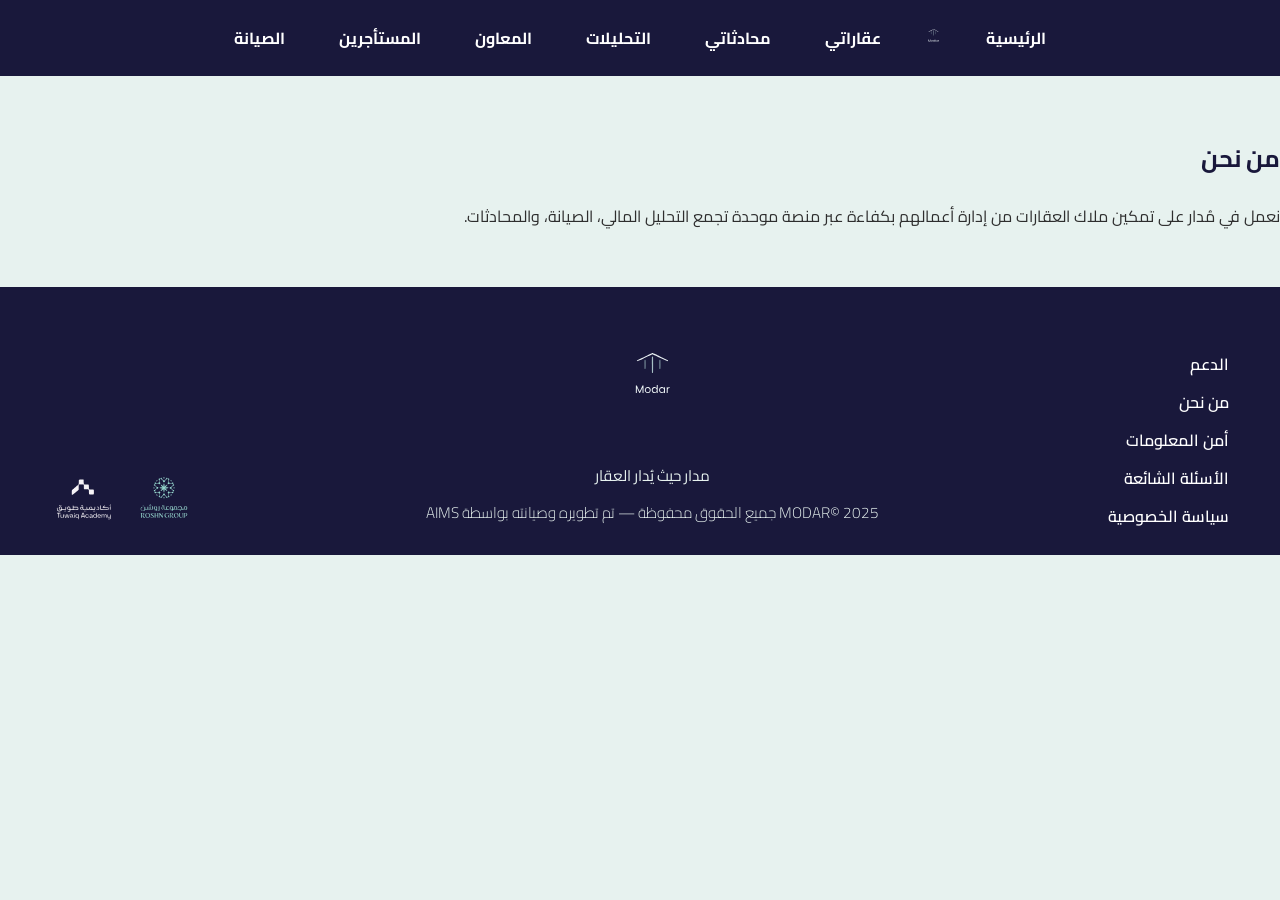
==== about.html @ 2e5b67ca "تحديث الصفحات وربط التنقل بين الصفحات" ====
<!DOCTYPE html>
<html lang="ar" dir="rtl">
<head><meta charset="UTF-8"><meta name="viewport" content="width=device-width, initial-scale=1.0"><title>Modar | من نحن</title><link href="https://fonts.googleapis.com/css2?family=Cairo:wght@400;600;800&display=swap" rel="stylesheet"><link rel="stylesheet" href="assets/css/style.css?v=22"></head>
<body>
<header><div class="container header-row"><nav class="site-nav"><ul>
<li><a href="index.html">الرئيسية</a></li>
<li class="nav-logo"><a href="index.html"><img src="assets/img/svg/logo-2.svg" alt="Modar"></a></li>
<li><a href="properties.html">عقاراتي</a></li>
<li><a href="chat.html">محادثاتي</a></li>
<li><a href="analytics.html">التحليلات</a></li>
<li><a href="assistants.html">المعاون</a></li>
<li><a href="tenants.html">المستأجرين</a></li>
<li><a href="maintenance.html">الصيانة</a></li>
</ul></nav></div></header>
<main class="page-wrap"><section class="section"><div class="container">
<h1>من نحن</h1>
<p class="about-text">نعمل في مُدار على تمكين ملاك العقارات من إدارة أعمالهم بكفاءة عبر منصة موحدة تجمع التحليل المالي، الصيانة، والمحادثات.</p>
</div></section></main>
<footer> <!-- نفس فوتر index -->
<div class="footer-container"><div class="footer-left"><img src="assets/img/svg/roshn.svg" alt="ROSHN"><img src="assets/img/svg/tuwaiq.svg" alt="Tuwaiq"></div><div class="footer-center"><img src="assets/img/svg/logo-2.svg" alt="Modar" class="footer-logo"><p>مدار حيث يُدار العقار</p><p class="copy">MODAR© 2025 جميع الحقوق محفوظة — تم تطويره وصيانته بواسطة AIMS</p></div><div class="footer-right"><a href="support.html">الدعم</a><a href="about.html">من نحن</a><a href="privacy.html#security">أمن المعلومات</a><a href="privacy.html#faq">الأسئلة الشائعة</a><a href="privacy.html">سياسة الخصوصية</a></div></div>
</footer>
</body></html>
---- assets/css/style.css ----
/* 🎨 ألوان لوحة مدار الجديدة */
:root {
  --color-dark: #19183B;   /* غامق جداً - للهيدر والفوتر */
  --color-mid: #708993;    /* لون متوسط */
  --color-light: #A1C2BD;  /* فاتح - للخلفية */
  --color-bg: #E7F2EF;     /* أفتح لون - للخلفية العامة */
  --text-dark: #1A1A1A;
  --text-light: #ffffff;
}


/* خلفية الصفحة العامة */
body {
  background: var(--color-bg);
  color: var(--text-dark);
  font-family: "Cairo", sans-serif;
  margin: 0;
  padding: 0;
}


/* ===================== */
/* 🔹 الشعار العلوي */
.top-banner {
  background: var(--color-dark);
  display: flex;
  justify-content: center;
  align-items: center;
  padding: 40px 0 30px; /* زيدنا المسافات لتوازن الشكل */
}
.logo-top {
  height: clamp(64px, 10vw, 100px); /* ✅ تكبير الشعار */
  width: auto;
  transition: transform 0.3s ease;
}
.logo-top:hover {
  transform: scale(1.05); /* تأثير ناعم عند المرور */
}


/* ===================== */
/* 🔹 شريط التنقل */
header {
  background: var(--color-dark);
  padding: 10px 0;
  border-bottom: 0; /* توحيد اللونين العلوية باللون الغامق بدون حدود */
}
.site-nav ul {
  list-style: none;
  margin: 0;
  padding: 10px 0;
  display: flex;
  flex-direction: row;
  align-items: center;
  justify-content: center;
  gap: 26px;
}
.site-nav li {
  display: inline-flex;
}
.site-nav .nav-logo a { padding: 0; }
.site-nav .nav-logo img { height: 44px; width: auto; display: block; }
.site-nav a {
  display: inline-flex;
  align-items: center;
  justify-content: center;
  height: 36px;
  padding: 0 14px;
  border-radius: 10px;
  text-decoration: none;
  font-weight: 700;
  white-space: nowrap;
  color: var(--text-light);
}
.site-nav a.active {
  background: var(--color-mid);
  color: #fff;
}
.site-nav a:hover {
  background: rgba(255, 255, 255, 0.1);
}


/* شاشات صغيرة */
@media (max-width: 720px) {
  .site-nav ul {
    flex-wrap: wrap;
    gap: 12px 18px;
  }
}


/* ===================== */
/* 🔹 القسم الرئيسي */
.hero {
  background: var(--color-bg);
  text-align: center;
  padding: 60px 20px;
}
.hero-card {
  background: var(--color-light);
  border: 2px solid var(--color-mid);
  border-radius: 18px;
  display: inline-block;
  padding: 40px 60px;
  color: var(--color-dark);
}
.hero-logo {
  height: clamp(120px, 14vw, 160px);
  width: auto;
  margin-bottom: 10px;
}
.auth-logo {
  height: clamp(64px, 8vw, 96px);
  display: block;
  margin: 0 auto 8px;
}
.btn-gray {
  background: var(--color-dark);
  color: var(--text-light);
  padding: 12px 25px;
  border-radius: 10px;
  text-decoration: none;
  font-weight: 700;
}


/* ===================== */
/* 🔹 قسم لماذا مدار */
.section {
  background: var(--color-bg);
  color: var(--color-dark);
  padding: 40px 0;
}
.section h2 {
  color: var(--color-dark);
  text-align: right;
}
.section p {
  color: #2e2e2e;
}


/* ===================== */
/* 🔹 الفوتر - الروابط يسار / الشعارات يمين / الشعار والنص وسط */
footer {
  background-color: var(--color-dark);
  color: var(--text-light);
  padding: 24px 0;                 /* رفع أسفل الصفحة بتقليل الارتفاع */
  border-top: 0;                   /* محاذاة كاملة مع لون الفوتر الغامق */
}

.footer-container {
  display: flex;
  align-items: flex-end;          /* النصوص أسفل الشعارات */
  justify-content: space-between; /* توزيع يمين ويسار */
  gap: 40px;
  width: min(1200px, 92vw);
  margin: auto;
}

/* ✅ يسار: روابط (قائمة طولية) */
.footer-right {
  display: flex;
  flex-direction: column;
  align-items: flex-start;        /* يسار الحاوية */
  gap: 8px;
  order: 1;                       /* يسار الحاوية */
}
.footer-right a {
  color: var(--text-light);        /* توافق اللون مع شريط الفوتر الغامق */
  text-decoration: none;
  font-weight: 600;
  transition: color 0.2s ease;
}

/* ✅ يمين: الشعارات (ROSHN + Tuwaiq) */
.footer-left {
  display: flex;
  align-items: flex-end;
  justify-content: flex-end;      /* يمين الحاوية */
  gap: 20px;
  order: 3;                       /* يمين الحاوية */
}
.footer-left img {
  height: clamp(36px, 6vw, 56px);
  width: auto;
  transition: transform 0.3s ease;
  transform: translateY(-4px); /* رفع ثابت خفيف للأعلى */
}
.footer-left img:hover { transform: translateY(-6px); }

/* ✅ وسط: شعار Modar + النصوص */
.footer-center {
  text-align: left;
  order: 2;
  display: flex;                  /* ترتيب عمودي داخلي */
  flex-direction: column;
  align-items: center;
}
.footer-logo {
  height: clamp(96px, 12vw, 140px);
  width: auto;
  margin-bottom: 6px;
}
.footer-center p {
  margin: 4px 0;
  color: #E7F2EF;
  font-size: 0.95rem;
}
.copy {
  color: #A1C2BD;
  font-size: 0.8rem;              /* صغير وواضح في الأسفل */
  font-weight: 300;               /* خط رفيع */
  margin-top: 8px;                /* مسافة بسيطة للأعلى */
}

/* ✅ روابط (اختياري - يمكن تفعيلها لاحقًا) */
/* ملاحظة: لا نخفي الروابط، فقط بدّلنا ترتيبها */

/* تجاوب الموبايل */
@media (max-width: 900px) {
  .footer-container {
    flex-direction: column;
    text-align: center;
    align-items: center;
  }
  /* إعادة ضبط الترتيب في الموبايل ليظهر بشكل متتابع ومركزي */
  .footer-left,
  .footer-center,
  .footer-right {
    order: 0;
    justify-content: center;
    text-align: center;
  }
  .footer-left {
    justify-content: center;
  }
  .footer-center {
    text-align: center;
  }
}
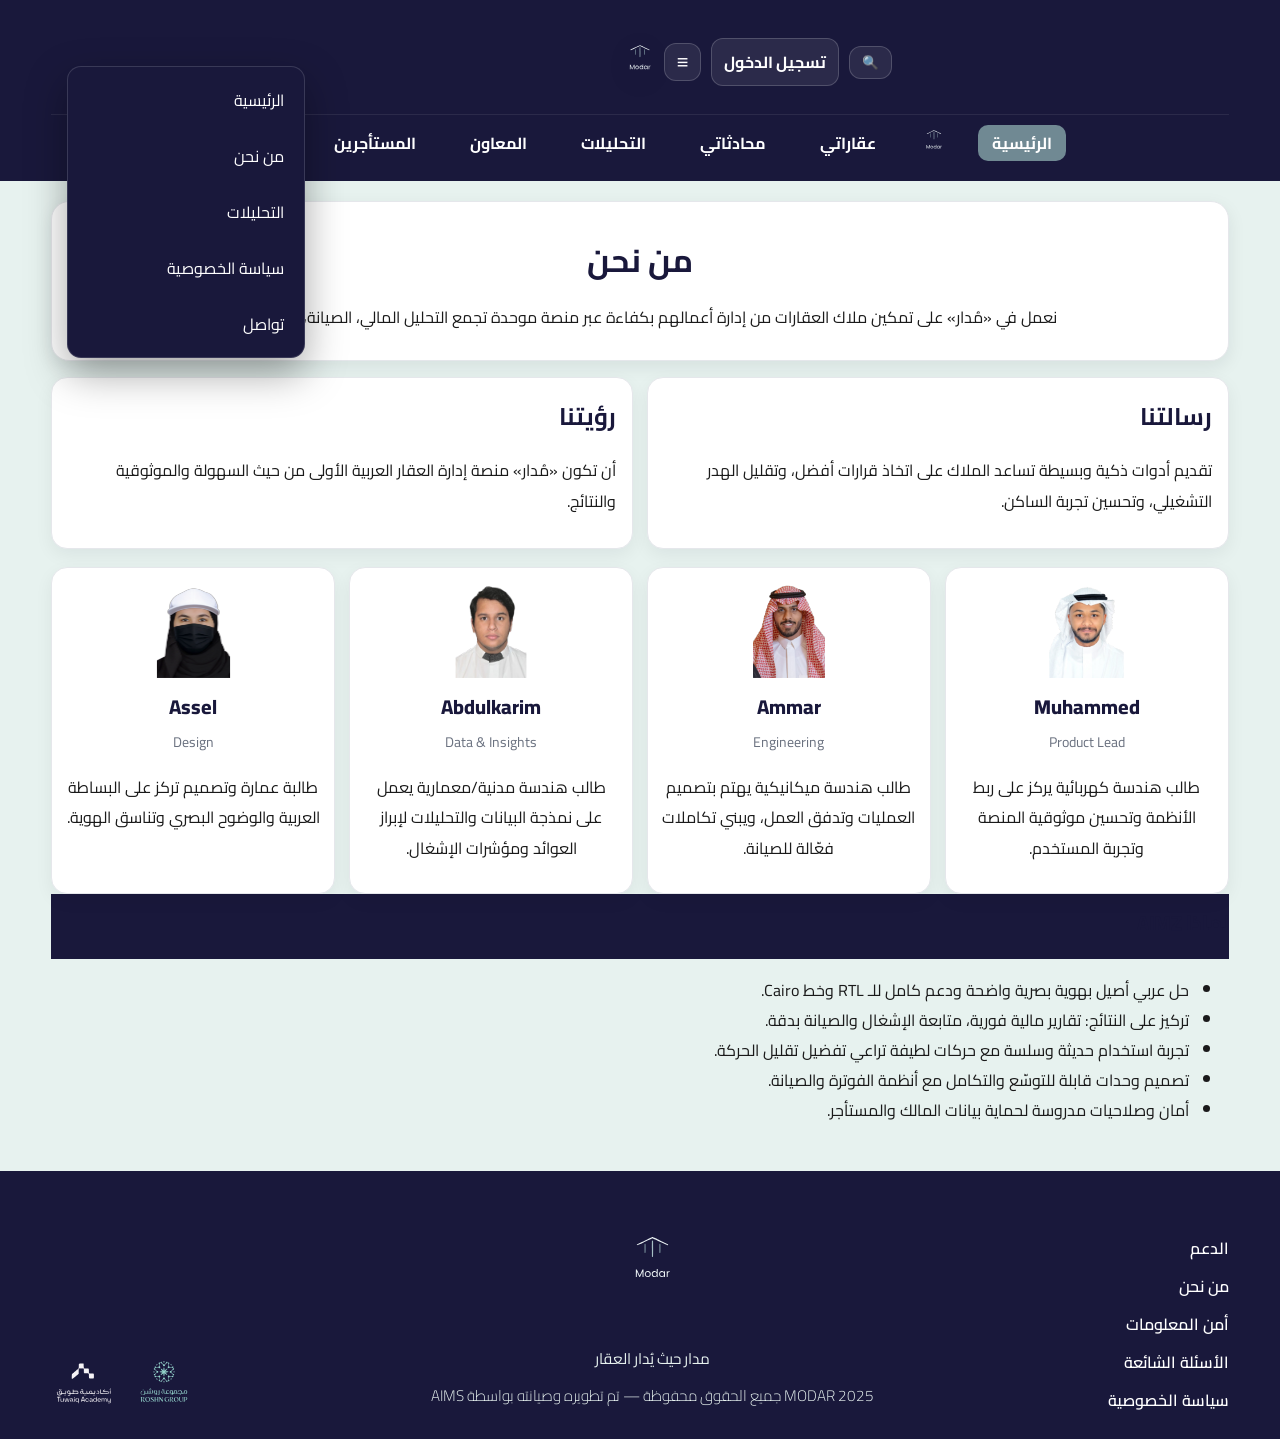
==== commit 17b52664: "تحديث شامل: إضافة ملفات جديدة (sidebar, analytics.js, data folder) وتعديل الصفحات" ====
--- a/about.html
+++ b/about.html
@@ -1,8 +1,24 @@
 <!DOCTYPE html>
 <html lang="ar" dir="rtl">
-<head><meta charset="UTF-8"><meta name="viewport" content="width=device-width, initial-scale=1.0"><title>Modar | من نحن</title><link href="https://fonts.googleapis.com/css2?family=Cairo:wght@400;600;800&display=swap" rel="stylesheet"><link rel="stylesheet" href="assets/css/style.css?v=22"></head>
+<head><meta charset="UTF-8"><meta name="viewport" content="width=device-width, initial-scale=1.0"><title>Modar | من نحن</title><link href="https://fonts.googleapis.com/css2?family=Cairo:wght@400;600;800&display=swap" rel="stylesheet"><link rel="stylesheet" href="assets/css/style.css?v=22"><link rel="stylesheet" href="assets/css/sidebar.css"></head>
 <body>
-<header><div class="container header-row"><nav class="site-nav"><ul>
+<header><div class="container header-row"><div class="topbar" role="navigation" aria-label="Top utilities">
+  <div class="util-right">
+    <button class="icon-btn" id="btn-search" aria-label="بحث" title="بحث">🔍</button>
+    <a id="btn-login" class="btn-login" href="login.html" title="تسجيل الدخول">تسجيل الدخول</a>
+    <button class="icon-btn burger" id="mdr-burger" aria-haspopup="true" aria-expanded="false" aria-controls="mdr-drawer" title="القائمة">≡</button>
+    <div id="util-menu" class="util-menu" hidden>
+      <a href="index.html">الرئيسية</a>
+      <a href="about.html">من نحن</a>
+      <a href="analytics.html">التحليلات</a>
+      <a href="privacy.html">سياسة الخصوصية</a>
+      <a href="contact.html">تواصل</a>
+    </div>
+  </div>
+  <a class="brand-center" href="index.html" aria-label="Modar">
+    <img class="brand-mark" src="assets/img/svg/logo-2.svg" alt="Modar">
+  </a>
+</div><nav class="site-nav"><ul>
 <li><a href="index.html">الرئيسية</a></li>
 <li class="nav-logo"><a href="index.html"><img src="assets/img/svg/logo-2.svg" alt="Modar"></a></li>
 <li><a href="properties.html">عقاراتي</a></li>
@@ -12,11 +28,152 @@
 <li><a href="tenants.html">المستأجرين</a></li>
 <li><a href="maintenance.html">الصيانة</a></li>
 </ul></nav></div></header>
-<main class="page-wrap"><section class="section"><div class="container">
-<h1>من نحن</h1>
-<p class="about-text">نعمل في مُدار على تمكين ملاك العقارات من إدارة أعمالهم بكفاءة عبر منصة موحدة تجمع التحليل المالي، الصيانة، والمحادثات.</p>
-</div></section></main>
+
+<aside id="side-rail" class="side-rail" aria-label="التنقل الجانبي" aria-expanded="false">
+  <button id="rail-toggle" class="rail-toggle" aria-controls="rail-links" aria-expanded="false" title="القائمة">
+    <span class="rail-ico">≡</span><span class="rail-text">القائمة</span><span class="dot" aria-hidden="true"></span>
+  </button>
+  <nav id="rail-links" class="rail-links" role="navigation">
+    <a href="index.html"><span class="rail-ico">🏠</span><span>الرئيسية</span></a>
+    <a href="properties.html"><span class="rail-ico">🏢</span><span>عقاراتي</span></a>
+    <a href="chat.html"><span class="rail-ico">💬</span><span>محادثاتي</span></a>
+    <a href="analytics.html"><span class="rail-ico">📊</span><span>التحليلات</span></a>
+    <a href="assistants.html"><span class="rail-ico">🤖</span><span>المعاون</span></a>
+    <a href="tenants.html"><span class="rail-ico">👥</span><span>المستأجرين</span></a>
+    <a href="maintenance.html"><span class="rail-ico">🛠️</span><span>الصيانة</span></a>
+    <hr style="border-color:rgba(255,255,255,.12)">
+    <a href="about.html"><span class="rail-ico">ℹ️</span><span>من نحن</span></a>
+    <a href="privacy.html"><span class="rail-ico">🔒</span><span>سياسة الخصوصية</span></a>
+    <a href="contact.html"><span class="rail-ico">✉️</span><span>تواصل</span></a>
+  </nav>
+</aside>
+
+<!-- Right-side Drawer -->
+<div id="drawer" class="drawer" hidden>
+  <div class="drawer-backdrop" aria-hidden="true"></div>
+  <aside class="drawer-panel" role="dialog" aria-modal="true" aria-label="القائمة">
+    <nav class="rail-links" role="navigation">
+      <a href="index.html">الرئيسية</a>
+      <a href="properties.html">عقاراتي</a>
+      <a href="chat.html">محادثاتي</a>
+      <a href="analytics.html">التحليلات</a>
+      <a href="assistants.html">المعاون</a>
+      <a href="tenants.html">المستأجرين</a>
+      <a href="maintenance.html">الصيانة</a>
+      <hr style="border-color:rgba(255,255,255,.12)">
+      <a href="about.html">من نحن</a>
+      <a href="privacy.html">سياسة الخصوصية</a>
+      <a href="contact.html">تواصل</a>
+    </nav>
+  </aside>
+</div>
+<main class="page-wrap">
+  <div class="container">
+    <section class="about-hero" aria-labelledby="about-title">
+      <h1 id="about-title">من نحن</h1>
+      <p>نعمل في «مُدار» على تمكين ملاك العقارات من إدارة أعمالهم بكفاءة عبر منصة موحدة تجمع التحليل المالي، الصيانة، والمحادثات.</p>
+    </section>
+
+    <section class="mv-grid" aria-label="الرسالة والرؤية">
+      <article class="mv-card" aria-labelledby="mission-title">
+        <h2 id="mission-title">رسالتنا</h2>
+        <p>تقديم أدوات ذكية وبسيطة تساعد الملاك على اتخاذ قرارات أفضل، وتقليل الهدر التشغيلي، وتحسين تجربة الساكن.</p>
+      </article>
+      <article class="mv-card" aria-labelledby="vision-title">
+        <h2 id="vision-title">رؤيتنا</h2>
+        <p>أن تكون «مُدار» منصة إدارة العقار العربية الأولى من حيث السهولة والموثوقية والنتائج.</p>
+      </article>
+    </section>
+
+    <section class="team-grid" aria-label="فريق العمل">
+      <article class="team-card" aria-labelledby="t1n">
+        <img src="assets/img/svg/Muhammed.svg" alt="Muhammed" loading="lazy">
+        <h3 id="t1n" class="team-name">Muhammed</h3>
+        <p class="team-role">Product Lead</p>
+        <p class="team-bio">طالب هندسة كهربائية يركز على ربط الأنظمة وتحسين موثوقية المنصة وتجربة المستخدم.</p>
+      </article>
+      <article class="team-card" aria-labelledby="t2n">
+        <img src="assets/img/svg/Ammar.svg" alt="Ammar" loading="lazy">
+        <h3 id="t2n" class="team-name">Ammar</h3>
+        <p class="team-role">Engineering</p>
+        <p class="team-bio">طالب هندسة ميكانيكية يهتم بتصميم العمليات وتدفق العمل، ويبني تكاملات فعّالة للصيانة.</p>
+      </article>
+      <article class="team-card" aria-labelledby="t3n">
+        <img src="assets/img/svg/Abdulkarim.svg" alt="Abdulkarim" loading="lazy">
+        <h3 id="t3n" class="team-name">Abdulkarim</h3>
+        <p class="team-role">Data & Insights</p>
+        <p class="team-bio">طالب هندسة مدنية/معمارية يعمل على نمذجة البيانات والتحليلات لإبراز العوائد ومؤشرات الإشغال.</p>
+      </article>
+      <article class="team-card" aria-labelledby="t4n">
+        <img src="assets/img/svg/Assel.svg" alt="Assel" loading="lazy">
+        <h3 id="t4n" class="team-name">Assel</h3>
+        <p class="team-role">Design</p>
+        <p class="team-bio">طالبة عمارة وتصميم تركز على البساطة العربية والوضوح البصري وتناسق الهوية.</p>
+      </article>
+    </section>
+
+    <section class="section" aria-label="لماذا AIMZ">
+      <header class="table-head"><h2>لماذا AIMZ</h2></header>
+      <ul class="list">
+        <li>حل عربي أصيل بهوية بصرية واضحة ودعم كامل للـ RTL وخط Cairo.</li>
+        <li>تركيز على النتائج: تقارير مالية فورية، متابعة الإشغال والصيانة بدقة.</li>
+        <li>تجربة استخدام حديثة وسلسة مع حركات لطيفة تراعي تفضيل تقليل الحركة.</li>
+        <li>تصميم وحدات قابلة للتوسّع والتكامل مع أنظمة الفوترة والصيانة.</li>
+        <li>أمان وصلاحيات مدروسة لحماية بيانات المالك والمستأجر.</li>
+      </ul>
+    </section>
+  </div>
+  
+</main>
 <footer> <!-- نفس فوتر index -->
-<div class="footer-container"><div class="footer-left"><img src="assets/img/svg/roshn.svg" alt="ROSHN"><img src="assets/img/svg/tuwaiq.svg" alt="Tuwaiq"></div><div class="footer-center"><img src="assets/img/svg/logo-2.svg" alt="Modar" class="footer-logo"><p>مدار حيث يُدار العقار</p><p class="copy">MODAR© 2025 جميع الحقوق محفوظة — تم تطويره وصيانته بواسطة AIMS</p></div><div class="footer-right"><a href="support.html">الدعم</a><a href="about.html">من نحن</a><a href="privacy.html#security">أمن المعلومات</a><a href="privacy.html#faq">الأسئلة الشائعة</a><a href="privacy.html">سياسة الخصوصية</a></div></div>
+<div class="footer-container"><div class="footer-left"><img src="assets/img/svg/roshn.svg" alt="ROSHN"><img src="assets/img/svg/tuwaiq.svg" alt="Tuwaiq"></div><div class="footer-center"><img src="assets/img/svg/logo-2.svg" alt="Modar" class="footer-logo"><p>مدار حيث يُدار العقار</p><p class="copy">MODAR 2025 جميع الحقوق محفوظة — تم تطويره وصيانته بواسطة AIMS</p></div><div class="footer-right"><a href="support.html">الدعم</a><a href="about.html">من نحن</a><a href="privacy.html#security">أمن المعلومات</a><a href="privacy.html#faq">الأسئلة الشائعة</a><a href="privacy.html">سياسة الخصوصية</a></div></div>
 </footer>
+<div id="logout-bar" class="logout-bar" hidden>
+  <div class="logout-wrap">
+    <span id="login-state">تم تسجيل الدخول</span>
+    <button id="btn-logout" class="btn-logout">تسجيل الخروج</button>
+  </div>
+</div>
+<script>(function(){
+  const menuBtn=document.getElementById('btn-menu');
+  const menu=document.getElementById('util-menu');
+  const loginBtn=document.getElementById('btn-login');
+  const logoutBar=document.getElementById('logout-bar');
+  const logoutBtn=document.getElementById('btn-logout');
+  const stateEl=document.getElementById('login-state');
+  function refreshAuth(){try{const ok=localStorage.getItem('modar-auth')==='true';if(ok){if(loginBtn) loginBtn.style.display='none';if(logoutBar){logoutBar.hidden=false;stateEl&&(stateEl.textContent='مرحباً، '+(localStorage.getItem('modar-user')||'مستخدم'));}}else{if(loginBtn) loginBtn.style.display='';if(logoutBar) logoutBar.hidden=true;}}catch(_){}}
+  refreshAuth();
+  if(menuBtn&&menu){menuBtn.addEventListener('click',()=>{const open=menu.hasAttribute('hidden')?false:true; if(open){menu.setAttribute('hidden','');menuBtn.setAttribute('aria-expanded','false');}else{menu.removeAttribute('hidden');menuBtn.setAttribute('aria-expanded','true');}});document.addEventListener('click',(e)=>{if(menu&&!menu.contains(e.target)&&e.target!==menuBtn){menu.setAttribute('hidden','');menuBtn.setAttribute('aria-expanded','false');}});} 
+  if(logoutBtn){logoutBtn.addEventListener('click',()=>{try{localStorage.removeItem('modar-auth');localStorage.removeItem('modar-user');}catch(_){ } refreshAuth(); window.location.href='login.html';});}
+})(); </script>
+<div id="modar-sidebar-root"></div>
+<script src="assets/js/sidebar.js" defer></script>
+<script>
+(function(){
+  const burger = document.getElementById('btn-menu');
+  const drawer = document.getElementById('drawer');
+  const backdrop = drawer ? drawer.querySelector('.drawer-backdrop') : null;
+  const panel = drawer ? drawer.querySelector('.drawer-panel') : null;
+  let lastFocus = null;
+  function open(){ if(!drawer) return; drawer.hidden=false; drawer.classList.add('open'); lastFocus=document.activeElement; if(panel){ panel.setAttribute('tabindex','-1'); panel.focus(); } document.body.style.overflow='hidden'; }
+  function close(){ if(!drawer) return; drawer.classList.remove('open'); drawer.hidden=true; document.body.style.overflow=''; if(lastFocus&&lastFocus.focus) try{ lastFocus.focus(); }catch(_){} }
+  if(burger&&drawer){ burger.addEventListener('click', (e)=>{ e.preventDefault(); open(); }); }
+  if(backdrop){ backdrop.addEventListener('click', close); }
+  document.addEventListener('keydown', (e)=>{ if(e.key==='Escape'){ close(); } });
+})();
+</script>
+<script src="assets/js/app.js"></script>
+<script>
+(function(){
+  const rail = document.getElementById('side-rail');
+  const toggle = document.getElementById('rail-toggle');
+  if(!rail || !toggle) return;
+  const setOpen = (open)=>{ rail.classList.toggle('expanded', open); rail.setAttribute('aria-expanded', open?'true':'false'); toggle.setAttribute('aria-expanded', open?'true':'false'); };
+  let open=false; toggle.addEventListener('click',(e)=>{ e.stopPropagation(); open=!open; setOpen(open); });
+  document.addEventListener('click',(e)=>{ if(!rail.contains(e.target)){ open=false; setOpen(false); } });
+  document.addEventListener('keydown',(e)=>{ if(e.key==='Escape'){ open=false; setOpen(false); } });
+  const links = rail.querySelectorAll('.rail-links a');
+  links.forEach(a=>{ const isActive = location.pathname.split('/').pop() === a.getAttribute('href'); if(isActive) a.classList.add('active'); });
+})();
+</script>
 </body></html>
--- a/assets/css/style.css
+++ b/assets/css/style.css
@@ -8,6 +8,27 @@
   --text-light: #ffffff;
 }
 
+/* Layout helpers */
+.container{ width:min(1200px, 92vw); margin-inline:auto; }
+.page-wrap{ padding: 20px 0 30px; }
+.header-row{ align-items:center; }
+
+/* ===================== */
+/* 🔹 Homepage grids */
+.grid-home{ display:grid; grid-template-columns:1fr; gap:22px; margin-top:20px; }
+@media (min-width: 960px){ .grid-home{ grid-template-columns: repeat(2, 1fr); } }
+.grid-home .chart-wrap{ height:260px; padding-block:8px 12px; }
+@media (max-width: 960px){ .grid-home .chart-wrap{ height:220px; } }
+
+/* Prose content inside cards */
+.prose{ display:block; color:var(--text-dark); }
+.prose p{ margin:0 0 12px; font-size:16px; line-height:1.9; }
+.prose ul{ margin:0; padding:0 18px; }
+.prose li{ margin:6px 0; }
+
+/* Numeric alignment */
+.modar-table td, .modar-table th{ font-variant-numeric: tabular-nums; }
+
 
 /* خلفية الصفحة العامة */
 body {
@@ -18,6 +39,12 @@
   padding: 0;
 }
 
+/* Typography scale */
+h1{ font-size: clamp(22px, 3.4vw, 32px); margin: 0 0 12px; color: var(--color-dark); }
+h2{ font-size: clamp(18px, 2.6vw, 24px); margin: 0 0 10px; color: var(--color-dark); }
+h3{ font-size: clamp(16px, 2.2vw, 20px); margin: 0 8px 8px 0; color: var(--color-dark); }
+p{ line-height: 1.9; }
+
 
 /* ===================== */
 /* 🔹 الشعار العلوي */
@@ -29,9 +56,9 @@
   padding: 40px 0 30px; /* زيدنا المسافات لتوازن الشكل */
 }
 .logo-top {
-  height: clamp(64px, 10vw, 100px); /* ✅ تكبير الشعار */
+  height: clamp(80px, 12vw, 140px);
   width: auto;
-  transition: transform 0.3s ease;
+  transition: transform .2s ease;
 }
 .logo-top:hover {
   transform: scale(1.05); /* تأثير ناعم عند المرور */
@@ -59,7 +86,8 @@
   display: inline-flex;
 }
 .site-nav .nav-logo a { padding: 0; }
-.site-nav .nav-logo img { height: 44px; width: auto; display: block; }
+.site-nav .nav-logo img { height: clamp(48px, 8vw, 64px); width: auto; display: block; transition: transform .2s ease; }
+.site-nav .nav-logo img:hover{ transform: scale(1.02); }
 .site-nav a {
   display: inline-flex;
   align-items: center;
@@ -80,6 +108,72 @@
   background: rgba(255, 255, 255, 0.1);
 }
 
+/* Top toolbar (filters) */
+/* Header chevron interactivity */
+.toolbar{ background:#fff; border:1px solid #e5e7eb; border-radius:14px; padding:12px; display:flex; gap:12px; align-items:center; flex-wrap:wrap; box-shadow:0 6px 18px rgba(17,24,39,.06); }
+.toolbar .field{ position:relative; display:flex; flex-direction:column; gap:6px; min-width:180px; }
+.toolbar .input, .toolbar select{ padding:10px 12px; border:1px solid #e5e7eb; border-radius:12px; background:#fff; font-family:"Cairo",sans-serif; }
+.toolbar .input:focus, .toolbar select:focus{ border-color:#cfd7ee; box-shadow:0 0 0 4px rgba(207,215,238,.35); outline:none; }
+.toolbar .chevron::after{ content:"\25BE"; position:absolute; inset:auto 12px 12px auto; color:#708993; pointer-events:none; transition: transform .2s ease; }
+.toolbar .field:hover .chevron::after, .toolbar .field:focus-within .chevron::after{ transform: translateY(1px) rotate(180deg); }
+.toolbar .label{ font-weight:700; font-size:14px; }
+.toolbar .btn{ background:var(--color-dark); color:#fff; border:1px solid var(--color-dark); padding:10px 14px; border-radius:12px; font-weight:800; cursor:pointer; }
+.toolbar .btn:hover{ transform: translateY(-1px); box-shadow:0 8px 20px rgba(0,0,0,.12); }
+.has-tooltip{ position:relative; }
+.has-tooltip[data-tooltip]:hover::after{ content:attr(data-tooltip); position:absolute; bottom:calc(100% + 8px); right:0; background:#111827; color:#fff; padding:6px 8px; border-radius:8px; white-space:nowrap; font-size:12px; box-shadow:0 6px 18px rgba(0,0,0,.18); }
+.has-tooltip[data-tooltip]:hover::before{ content:""; position:absolute; bottom:100%; right:12px; border:6px solid transparent; border-top-color:#111827; }
+
+/* Generic tooltip utility (alternative to .has-tooltip) */
+[data-tooltip]{ position:relative; }
+[data-tooltip]:hover::after{ content:attr(data-tooltip); position:absolute; inset-inline-end:0; bottom:calc(100% + 8px); background:var(--color-dark); color:#fff; border-radius:8px; padding:.35rem .6rem; font:600 12px/1.2 Cairo, sans-serif; box-shadow:0 6px 18px rgba(0,0,0,.18); }
+
+/* ===================== */
+/* 🔹 Home: Dark layout */
+.hero-dark{
+  width:min(1200px, 92vw);
+  margin: 48px auto 56px;
+  padding: 36px 18px;
+  display:grid; gap:14px; justify-items:center; text-align:center;
+  color: var(--text-light);
+}
+.hero-title{ font-size: clamp(28px, 4vw, 44px); color:#fff; margin: 6px 0; font-weight: 800; }
+.hero-sub{ max-width: 900px; color: #cdd6e4; font-size: clamp(15px, 2.2vw, 18px); line-height: 1.9; }
+.badge-pill{ display:inline-block; background: rgba(255,255,255,.06); color:#e9eef9; border:1px solid rgba(255,255,255,.14); padding:6px 10px; border-radius:999px; font-weight:700; font-size:12px; }
+
+.section-dark{ width:min(1200px, 92vw); margin: 0 auto 56px; }
+.card-dark{
+  background: linear-gradient(180deg, rgba(255,255,255,.04), rgba(255,255,255,.02));
+  border:1px solid rgba(255,255,255,.08);
+  border-radius: 20px;
+  padding: 16px 16px;
+  color:#eaf0fb;
+  box-shadow: 0 16px 40px rgba(0,0,0,.24);
+}
+.card-dark h3{ margin: 0 0 6px; color:#fff; font-weight:800; font-size:18px; }
+.card-dark p{ margin:0; color:#cfd7ee; }
+.card-dark.center{ text-align:center; display:grid; gap:12px; justify-items:center; padding:20px; }
+.muted{ color:#cfd7ee; }
+
+.grid-2{ display:grid; grid-template-columns: 1fr; gap: 14px; }
+.grid-3{ display:grid; grid-template-columns: 1fr; gap: 14px; }
+.grid-4{ display:grid; grid-template-columns: 1fr; gap: 14px; }
+@media (min-width: 760px){ .grid-2{ grid-template-columns: 1fr 1fr; } }
+@media (min-width: 900px){ .grid-3{ grid-template-columns: 1fr 1fr 1fr; } .grid-4{ grid-template-columns: repeat(4, 1fr); } }
+
+.team-mini{ display:grid; gap:10px; align-content:start; }
+.team-mini img{ width:64px; height:64px; border-radius:12px; background:#fff; padding:6px; border:1px solid rgba(255,255,255,.12); }
+.team-mini h3{ margin:0; color:#fff; font-weight:800; font-size:16px; }
+.team-mini p{ margin:0; color:#cfd7ee; font-size:14px; }
+
+.btn-gradient{
+  display:inline-flex; align-items:center; justify-content:center; gap:8px;
+  padding:12px 18px; border-radius:14px; border:1px solid rgba(255,255,255,.18);
+  background: linear-gradient(135deg, var(--color-light), var(--color-mid));
+  color: #0f172a; font-weight:800; text-decoration:none;
+  transition: transform .22s ease, box-shadow .22s ease, filter .22s ease;
+}
+.btn-gradient:hover{ transform: translateY(-2px); box-shadow: 0 12px 28px rgba(0,0,0,.26); filter: saturate(1.05); }
+
 
 /* شاشات صغيرة */
 @media (max-width: 720px) {
@@ -90,6 +184,59 @@
 }
 
 
+/* ===================== */
+/* 🔹 Global Topbar & Logout Bar */
+.topbar{
+  background:var(--color-dark);
+  border-bottom:1px solid rgba(255,255,255,.08);
+  display:grid; grid-template-columns:1fr auto 1fr; align-items:center;
+  padding:10px 16px; position:relative; z-index:50;
+}
+.brand-center{ grid-column:2; justify-self:center }
+.brand-mark{ height:clamp(56px,8vw,84px); width:auto; display:block; filter:drop-shadow(0 6px 14px rgba(0,0,0,.25)); }
+.util-right{ grid-column:1; justify-self:end; display:flex; align-items:center; gap:10px }
+.icon-btn,.btn-login{
+  background:rgba(255,255,255,.08); color:#fff; border:1px solid rgba(255,255,255,.18);
+  padding:8px 12px; border-radius:12px; cursor:pointer; text-decoration:none; font-weight:700;
+  transition:transform .18s ease, background .18s ease;
+}
+.icon-btn:hover,.btn-login:hover{ transform:translateY(-2px); background:rgba(255,255,255,.12) }
+.burger{ font-size:20px; line-height:1 }
+.util-menu{
+  position:absolute; inset-inline-end:16px; top:56px; min-width:220px; padding:8px;
+  background:var(--color-dark); border:1px solid rgba(255,255,255,.14); border-radius:14px;
+  box-shadow:0 16px 40px rgba(0,0,0,.35); display:grid; gap:6px;
+}
+.util-menu a{ color:#fff; text-decoration:none; padding:10px 12px; border-radius:10px }
+.util-menu a:hover{ background:rgba(255,255,255,.08) }
+/* Ensure util popup is available (sidebar removed) */
+.util-menu{ display:grid; }
+
+/* Bottom logout */
+.logout-bar{
+  position:fixed; inset-inline:0; bottom:0; background:var(--color-dark);
+  border-top:1px solid rgba(255,255,255,.1); padding:10px 16px; z-index:60;
+}
+.logout-wrap{ width:min(1100px,92vw); margin:auto; display:flex; align-items:center; gap:12px; justify-content:space-between; color:#fff }
+.btn-logout{
+  background:linear-gradient(180deg,var(--color-light),var(--color-mid)); color:#fff; border:0;
+  padding:10px 14px; border-radius:12px; font-weight:800; cursor:pointer; transition:transform .18s ease
+}
+.btn-logout:hover{ transform:translateY(-2px) }
+
+/* Mobile */
+@media (max-width:720px){
+  .brand-mark{ height:64px }
+  .util-right{ gap:6px }
+}
+@media (prefers-reduced-motion:reduce){
+  .icon-btn,.btn-login,.btn-logout{ transition:none }
+}
+
+/* Sidebar/drawer removed globally */
+.drawer, #drawer, #mdr-drawer, .side-rail { display:none !important; }
+
+/* Remove side-rail styling block (sidebar deprecated) */
 /* ===================== */
 /* 🔹 القسم الرئيسي */
 .hero {
@@ -124,21 +271,77 @@
   font-weight: 700;
 }
 
+/* About page */
+.about-hero{ background:#fff; border:1px solid #e5e7eb; border-radius:18px; padding:28px; box-shadow:0 6px 18px rgba(17,24,39,.08); text-align:center; }
+.about-hero p{ margin:0; }
+.mv-grid{ display:grid; grid-template-columns:1fr; gap:14px; margin-top:16px; }
+@media (min-width: 800px){ .mv-grid{ grid-template-columns: repeat(2,1fr); } }
+.mv-card{ background:#fff; border:1px solid #e5e7eb; border-radius:16px; padding:16px; box-shadow:0 6px 18px rgba(17,24,39,.06); }
+.team-grid{ display:grid; grid-template-columns:1fr 1fr; gap:14px; margin-top:18px; }
+@media (min-width: 800px){ .team-grid{ grid-template-columns: repeat(4,1fr); } }
+.team-card{ background:#fff; border:1px solid #e5e7eb; border-radius:16px; padding:14px; text-align:center; box-shadow:0 6px 18px rgba(17,24,39,.06); }
+.team-card img{ width:96px; height:96px; object-fit:contain; display:block; margin:0 auto 10px; }
+.team-name{ font-weight:800; margin:0 0 4px; }
+.team-role{ margin:0; color:#6b7280; font-size:14px; }
+
 
 /* ===================== */
 /* 🔹 قسم لماذا مدار */
-.section {
+/* New optimized About section */
+.about-modar {
   background: var(--color-bg);
+  color: #0d0d26; /* improved contrast */
+  padding-inline: 20px;
+  margin-top: 60px;
+  margin-bottom: 80px;
+  opacity: 0;
+  transform: translateY(20px);
+  transition: opacity .6s ease, transform .6s ease; /* subtle fade-in */
+}
+.about-modar.is-visible, .about-modar.visible { opacity: 1; transform: none; }
+.about-modar .about-inner {
+  width: min(850px, 100%);
+  margin-inline: auto;
+}
+.about-modar h2 {
+  font-weight: 700;
+  font-size: clamp(20px, 2.2vw, 22px);
+  margin: 0 0 18px;
   color: var(--color-dark);
-  padding: 40px 0;
-}
-.section h2 {
-  color: var(--color-dark);
-  text-align: right;
-}
-.section p {
-  color: #2e2e2e;
-}
+  text-align: center;
+}
+.about-modar .about-body p {
+  font-family: "Cairo", sans-serif;
+  font-weight: 400;
+  font-size: 16px;
+  line-height: 1.8;
+  margin: 0 0 16px;
+  text-align: center; /* mobile-first */
+}
+@media (min-width: 960px) {
+  .about-modar .about-body p {
+    text-align: justify; /* desktop readability */
+    text-align-last: right;
+  }
+}
+
+/* ===================== */
+/* 🔹 Bottom CTA (analytics) */
+.bottom-cta { display:flex; justify-content:center; padding: 18px 0 10px; }
+.btn-cta {
+  display:inline-flex; align-items:center; justify-content:center;
+  background: var(--color-dark);
+  color: var(--text-light);
+  text-decoration:none;
+  padding: 12px 22px;
+  border-radius: 14px;
+  border: 1px solid var(--color-dark);
+  font-weight: 800;
+  transition: transform .15s ease, box-shadow .2s ease, background .2s ease;
+}
+.btn-cta:hover { transform: translateY(-1px); box-shadow: 0 8px 20px rgba(0,0,0,.12); }
+.btn-cta:focus { outline: none; box-shadow: 0 0 0 4px rgba(207,215,238,.45); }
+@media (max-width:560px){ .btn-cta{ width: 100%; max-width: 520px; } }
 
 
 /* ===================== */
@@ -239,4 +442,250 @@
   .footer-center {
     text-align: center;
   }
-} 
+}
+
+/* ===================== */
+/* 🔹 Analytics page grid & cards (match bills.html) */
+.grid-analytics {
+  display: grid;
+  grid-template-columns: 1fr;
+  gap: 22px;
+  margin-top: 20px;
+}
+@media (min-width: 960px) {
+  .grid-analytics { grid-template-columns: repeat(2, 1fr); }
+}
+
+.card {
+  background: #fff;
+  border-radius: 18px;
+  border: 1px solid #e5e7eb;
+  box-shadow: 0 6px 18px rgba(17,24,39,0.08);
+  padding: 24px;
+  transition: transform .15s ease, box-shadow .2s ease;
+}
+.card:hover { transform: translateY(-1px); box-shadow: 0 10px 24px rgba(17,24,39,0.10); }
+
+/* KPI row */
+.kpi-row{ display:grid; grid-template-columns:repeat(2,1fr); gap:12px; margin-top:16px; }
+@media (min-width: 960px){ .kpi-row{ grid-template-columns: repeat(4,1fr); } }
+.kpi{ background:#fff; border:1px solid #e5e7eb; border-radius:16px; padding:14px; text-align:center; box-shadow:0 6px 18px rgba(17,24,39,.06); }
+.kpi .v{ font-size:clamp(16px,2.6vw,22px); font-weight:800; color:var(--color-dark); }
+.kpi .l{ color:#6b7280; font-size:13px; }
+
+.table-head h2 { margin: 0 0 8px; font-weight: 700; font-size: clamp(18px,2vw,20px); color: var(--color-dark); }
+.table-wrap { overflow: auto; border-radius: 12px; }
+
+.modar-table { width: 100%; border-collapse: collapse; font-family: "Cairo", sans-serif; }
+.modar-table thead th {
+  background: #f9fafb;
+  border-bottom: 1px solid #e5e7eb;
+  padding: 10px 12px;
+  text-align: right;
+  font-weight: 700;
+}
+.modar-table tbody td { border-top: 1px solid #f1f5f9; padding: 10px 12px; text-align: right; font-size: 15px; line-height: 1.8; }
+.modar-table tbody tr:hover { background: #fbfbff; }
+/* Responsive table hint */
+.table-wrap::-webkit-scrollbar{ height: 8px; }
+.table-wrap::-webkit-scrollbar-thumb{ background:#cbd5e1; border-radius:999px; }
+
+/* Buttons (site-wide) */
+.btn{ display:inline-flex; align-items:center; justify-content:center; gap:8px; border-radius:12px; border:1px solid #e5e7eb; background:#ffffff; color:#111827; padding:10px 14px; font-weight:700; cursor:pointer; transition: transform .18s ease, box-shadow .2s ease, background .18s ease; }
+.btn:hover{ transform: translateY(-1px); box-shadow:0 8px 20px rgba(0,0,0,.10); }
+.btn:focus{ outline:none; box-shadow:0 0 0 4px rgba(207,215,238,.45); }
+.btn-primary{ border-color: var(--color-dark); background: var(--color-dark); color:#fff; }
+.btn-outline{ background:#fff; border-color:#cbd5e1; color:#111827; }
+.btn-icon{ width:40px; height:40px; padding:0; }
+
+/* Motion utilities (respect reduced motion) */
+@media (prefers-reduced-motion: reduce){
+  *{ animation: none !important; transition: none !important; }
+}
+.reveal-once{ opacity:0; transform: translateY(8px); transition: opacity .2s ease, transform .2s ease; }
+.reveal-once.is-visible{ opacity:1; transform: none; }
+
+/* ===================== */
+/* Invoices (Bills) */
+.invoice{ width:min(980px, 96vw); margin: 0 auto; display:grid; gap:16px; }
+.invoice-header{ display:flex; align-items:flex-start; justify-content:space-between; gap:14px; background:#fff; border:1px solid #e5e7eb; border-radius:16px; padding:16px; box-shadow:0 6px 18px rgba(17,24,39,.08); }
+.invoice-title{ margin:0; font-weight:800; color:var(--color-dark); }
+.invoice-meta{ color:#6b7280; font-size:14px; display:grid; gap:4px; }
+.invoice-logo{ height:56px; width:auto; }
+.invoice-row{ display:grid; grid-template-columns:1fr; gap:12px; }
+@media (min-width: 900px){ .invoice-row{ grid-template-columns: 1fr 1fr; } }
+.invoice-card{ background:#fff; border:1px solid #e5e7eb; border-radius:16px; padding:16px; box-shadow:0 6px 18px rgba(17,24,39,.08); }
+.party-title{ font-weight:800; margin:0 0 8px; color:var(--color-dark); }
+.party-lines{ margin:0; color:#111827; line-height:1.9; }
+.invoice-table{ width:100%; border-collapse:collapse; font-family:"Cairo",sans-serif; }
+.invoice-table th, .invoice-table td{ border:1px solid #e5e7eb; padding:10px 12px; text-align:right; font-variant-numeric: tabular-nums; }
+.invoice-table thead th{ background:#f9fafb; font-weight:800; }
+.invoice-summary{ margin-inline-start:auto; width:min(420px, 100%); }
+.summary-list{ list-style:none; padding:0; margin:0; display:grid; gap:8px; }
+.summary-row{ display:flex; align-items:center; justify-content:space-between; }
+.summary-row .label{ color:#6b7280; }
+.summary-row.total{ font-weight:800; color:var(--color-dark); }
+.invoice-notes{ color:#374151; font-size:14px; }
+.invoice-actions{ display:flex; gap:10px; justify-content:flex-end; }
+.btn-print::before{ content:"🖨"; }
+
+/* ===================== */
+/* Print styles */
+@media print{
+  @page{ size: A4 portrait; margin: 12mm; }
+  body{ background:#fff !important; color:#111 !important; }
+  header, footer, .toolbar, .go-bills{ display:none !important; }
+  .invoice, .invoice *{ box-shadow: none !important; }
+  .invoice-header, .invoice-card{ break-inside: avoid; page-break-inside: avoid; }
+  .invoice-summary{ break-inside: avoid; page-break-inside: avoid; }
+  .invoice-table{ font-size:12px; }
+  .invoice-print-head{ display:flex !important; align-items:center; justify-content:space-between; margin-bottom:8px; }
+}
+
+/* Footer button (reuse bills style) */
+.go-bills { display: flex; justify-content: center; padding: 18px 0 10px; }
+.btn-bills {
+  background: var(--color-dark);
+  color: var(--text-light);
+  border: 1px solid var(--color-dark);
+  padding: 12px 22px;
+  border-radius: 14px;
+  font-weight: 800;
+  cursor: pointer;
+  transition: transform .15s ease, box-shadow .2s ease, background .2s ease;
+}
+.btn-bills:hover { transform: translateY(-1px); box-shadow: 0 8px 20px rgba(0,0,0,.12); }
+.btn-bills:focus { outline: none; box-shadow: 0 0 0 4px rgba(207,215,238,.45); }
+
+/* ===================== */
+/* 🔹 Chart container inside cards */
+.chart-wrap {
+  position: relative;
+  height: 220px;
+  margin-bottom: 10px;
+}
+.chart-wrap canvas{ width: 100% !important; height: 100% !important; direction: rtl; }
+
+/* ===================== */
+/* 🔹 Properties gallery */
+.properties-grid{
+  display:grid;
+  grid-template-columns: 1fr;
+  gap: 18px;
+  margin-top: 18px;
+}
+@media (min-width: 960px){ .properties-grid{ grid-template-columns: repeat(2, 1fr); } }
+@media (min-width: 1200px){ .properties-grid{ grid-template-columns: repeat(3, 1fr); } }
+
+.property-card{
+  background:#fff;
+  border:1px solid #e5e7eb;
+  border-radius:18px;
+  box-shadow:0 6px 18px rgba(17,24,39,.08);
+  padding:16px;
+  display:flex;flex-direction:column;gap:10px;
+  text-align:right;
+  transition: transform .15s ease, box-shadow .2s ease;
+}
+.property-card:hover{ transform: translateY(-1px); box-shadow:0 10px 24px rgba(17,24,39,.10); }
+.property-card:focus-within{ outline:none; box-shadow:0 0 0 4px rgba(207,215,238,.45); }
+
+.property-thumb{
+  position:relative;
+  width:100%;
+  aspect-ratio:1/1; /* square */
+  background:#f7f8fb;
+  border:2px dashed #e5e7eb;
+  border-radius:14px;
+  overflow:hidden;
+  display:grid;place-items:center;
+}
+.property-thumb.has-image{ border:2px solid var(--color-light); background:#fff; }
+.property-thumb img{ width:100%; height:100%; object-fit:cover; display:block; }
+.property-name{ margin:0; font-weight:700; font-size:16px; color:var(--text-dark); }
+.property-meta{ color:#6b7280; font-size:13px; display:flex; gap:10px; flex-wrap:wrap; }
+
+/* Add tile */
+.add-card{ display:flex; align-items:center; justify-content:center; gap:10px; cursor:pointer; }
+.add-card .plus{ width:36px; height:36px; border-radius:10px; display:grid; place-items:center; background:linear-gradient(180deg,var(--color-dark),#513b80); color:#fff; font-weight:900; font-size:22px; }
+.add-card .add-label{ font-weight:800; color:var(--color-dark); }
+
+/* Placeholder icon */
+.placeholder-icon{ width:44px; height:44px; border-radius:12px; border:1px dashed #cbd5e1; color:#708993; display:grid; place-items:center; font-size:22px; }
+
+/* Overlay actions */
+.thumb-actions{ position:absolute; inset:auto 8px 8px auto; display:flex; gap:6px; opacity:0; transition:opacity .15s ease; }
+.property-thumb:hover .thumb-actions, .property-thumb:focus-within .thumb-actions{ opacity:1; }
+.thumb-btn{ background:#ffffff; border:1px solid #e5e7eb; padding:6px 8px; border-radius:999px; font-size:12px; cursor:pointer; }
+.thumb-btn:hover{ box-shadow:0 4px 12px rgba(0,0,0,.08); }
+
+/* ===================== */
+/* 🔹 Chat UI */
+.chat-shell{ width:min(980px, 96vw); margin-inline:auto; display:grid; gap:16px; }
+.chat-header{ display:flex; justify-content:center; align-items:center; padding-top:6px; }
+.chat-title{ margin:0; font-weight:700; font-size:clamp(18px,2.2vw,22px); color:var(--color-dark); }
+
+/* Top notice chip */
+.chat-notice{
+  display:inline-flex; align-items:center; gap:10px; width:100%; justify-content:center;
+  background:#ecfdf5; color:#065f46; border:1px solid #d1fae5; border-radius:999px;
+  padding:10px 14px; box-shadow:0 6px 18px rgba(17,24,39,.08); font-weight:700; margin-bottom:10px;
+}
+.chat-notice::before{ content:"🔔"; margin-inline-start:8px; }
+
+.chat-card{ background:#fff; border:1px solid #e5e7eb; border-radius:18px; box-shadow:0 6px 18px rgba(17,24,39,.08); padding:18px; display:flex; gap:12px; align-items:flex-start; }
+.chat-avatar{ width:64px; height:64px; border-radius:999px; object-fit:cover; border:2px solid var(--color-light); }
+.chat-bubble{ flex:1; background:#fbfbff; border:1px solid #e5e7eb; border-radius:22px; padding:18px 20px; line-height:1.9; font-size:16px; color:var(--text-dark); }
+.chat-bubble.primary{ background:#eef2ff; border-color:#dbeafe; }
+.chat-meta{ display:flex; flex-direction:column; gap:6px; flex:1; }
+.chat-name{ margin:0; font-weight:700; color:var(--color-dark); }
+
+.chat-chip{ display:inline-flex; align-items:center; gap:10px; align-self:start; padding:8px 12px; border-radius:999px; border:1px solid #d1fae5; background:#ecfdf5; color:#065f46; font-weight:700; width:max-content; }
+.chat-chip.info::before{ content:"✓"; display:inline-block; width:20px; height:20px; border-radius:999px; background:#10b981; color:#fff; text-align:center; line-height:20px; font-size:12px; }
+
+.chat-thread{ background:#fff; border:1px solid #e5e7eb; border-radius:18px; box-shadow:0 6px 18px rgba(17,24,39,.08); padding:14px; display:grid; gap:10px; max-height:48vh; overflow:auto; }
+.bubble{ max-width:90%; padding:12px 14px; border-radius:16px; border:1px solid #e5e7eb; }
+.bubble.mine{ background:#fdf2f8; border-color:#fbcfe8; justify-self:start; }
+.bubble.theirs{ background:#eef2ff; border-color:#dbeafe; justify-self:end; }
+
+.chat-inputbar{ position:sticky; bottom:0; display:flex; align-items:center; gap:10px; background:#ffffff; border:1px solid #e5e7eb; border-radius:16px; box-shadow:0 6px 18px rgba(17,24,39,.08); padding:10px; }
+.chat-input{ flex:1; border:1px solid #e5e7eb; border-radius:12px; padding:12px 14px; outline:none; font-family:"Cairo",sans-serif; }
+.chat-input:focus{ border-color:var(--ring); box-shadow:0 0 0 4px rgba(207,215,238,.35); }
+.chat-btn{ width:40px; height:40px; border-radius:12px; border:1px solid #e5e7eb; background:#fff; cursor:pointer; position:relative; }
+.chat-btn.add::before{ content:"+"; position:absolute; inset:0; display:grid; place-items:center; font-weight:900; color:#19183B; }
+.chat-btn.send::before{ content:"✈"; position:absolute; inset:0; display:grid; place-items:center; transform:rotate(0deg); font-size:16px; }
+.chat-btn:hover{ box-shadow:0 8px 18px rgba(0,0,0,.08); }
+.chat-btn:focus{ outline:none; box-shadow:0 0 0 4px rgba(207,215,238,.45); }
+
+/* ===================== */
+/* 🔹 Maintenance analytics */
+.maintenance-analytics{
+  background:#fff;
+  border:1px solid #e5e7eb;
+  border-radius:18px;
+  box-shadow:0 6px 18px rgba(17,24,39,.08);
+  padding:16px;
+  display:flex;
+  align-items:center;
+  gap:14px;
+  margin-top:14px;
+}
+.maintenance-analytics .chart-wrap{ flex:1; height:260px; }
+.add-analytics-btn{
+  width:56px; height:56px; border-radius:999px; border:1px solid #e5e7eb; background:#ffffff; color:var(--color-dark); font-weight:900; font-size:22px; cursor:pointer;
+  display:inline-grid; place-items:center; box-shadow:0 6px 18px rgba(17,24,39,.08);
+}
+.add-analytics-btn:hover{ transform: translateY(-1px); box-shadow:0 10px 24px rgba(17,24,39,.10); }
+.add-analytics-btn:focus{ outline:none; box-shadow:0 0 0 4px rgba(207,215,238,.45); }
+
+@media (max-width: 959px){
+  .maintenance-analytics{ flex-direction:column; align-items:stretch; }
+  .maintenance-analytics .chart-wrap{ height:220px; }
+  .add-analytics-btn{ align-self:center; }
+}
+@media (min-width: 960px) and (max-width: 1199px){
+  .maintenance-analytics .chart-wrap{ height:240px; }
+}
+@media (min-width: 1200px){
+  .maintenance-analytics .chart-wrap{ height:280px; }
+}
--- a/assets/css/sidebar.css
+++ b/assets/css/sidebar.css
@@ -0,0 +1,15 @@
+.mdr-backdrop{ position:fixed; inset:0; background:rgba(0,0,0,.28); opacity:0; pointer-events:none; transition:opacity .2s ease; }
+.mdr-drawer[aria-expanded="true"] .mdr-backdrop{ opacity:1; pointer-events:auto; }
+.mdr-drawer{ position:fixed; inset:0; z-index:90; }
+.mdr-panel{ position:fixed; inset-block:0; inset-inline-end:0; width:280px; max-width:88vw; background:var(--color-dark); color:#fff; box-shadow:-24px 0 60px rgba(0,0,0,.35); transform:translateX(100%); transition:transform .24s ease; display:grid; grid-template-rows:auto 1fr auto; }
+.mdr-drawer[aria-expanded="true"] .mdr-panel{ transform:translateX(0); }
+.mdr-head{ display:flex; align-items:center; justify-content:space-between; padding:12px 14px; border-bottom:1px solid rgba(255,255,255,.12); }
+.mdr-head .t{ font-weight:800; }
+.mdr-close{ background:rgba(255,255,255,.08); color:#fff; border:1px solid rgba(255,255,255,.18); border-radius:10px; padding:6px 10px; cursor:pointer }
+.mdr-links{ padding:10px; display:grid; gap:6px; }
+.mdr-links a{ display:block; padding:12px 14px; color:#fff; text-decoration:none; border-radius:10px; border:1px solid transparent; }
+.mdr-links a:hover{ background:rgba(255,255,255,.06) }
+.mdr-links a.active{ background:rgba(255,255,255,.10); border-color:rgba(255,255,255,.14) }
+.mdr-foot{ padding:10px; border-top:1px solid rgba(255,255,255,.12); }
+.mdr-logout{ width:100%; background:linear-gradient(180deg,var(--color-light),var(--color-mid)); border:0; color:#0f172a; padding:10px 14px; border-radius:12px; font-weight:800; cursor:pointer }
+@media (prefers-reduced-motion:reduce){ .mdr-backdrop, .mdr-panel{ transition:none } }
